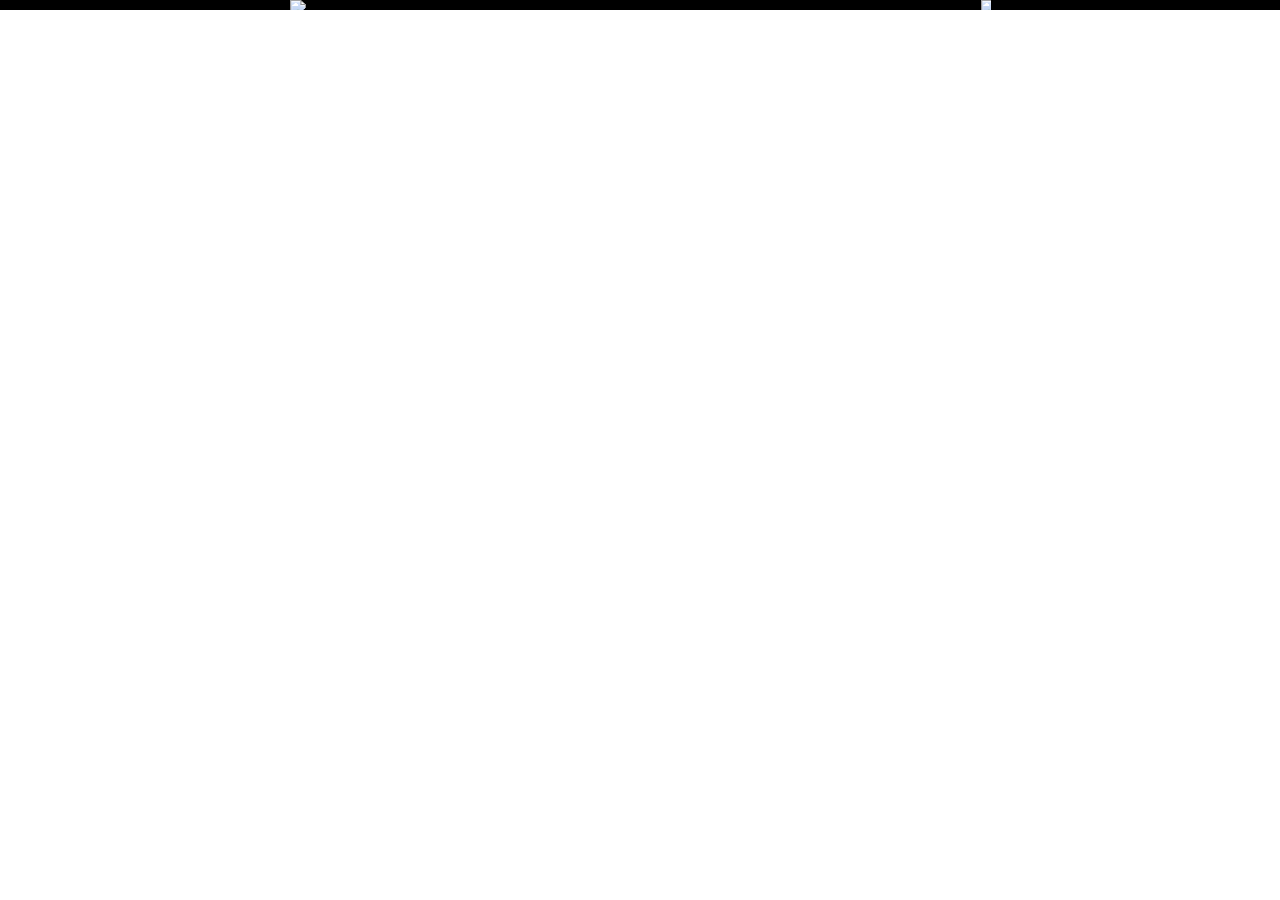
==== index.html @ 28d01742 "primer comit" ====
<!DOCTYPE html>
<html lang="en">
<head>
    <meta charset="UTF-8">
    <meta http-equiv="X-UA-Compatible" content="IE=edge">
    <meta name="viewport" content="width=device-width, initial-scale=1.0">
    <title>Document</title>
    <link rel="stylesheet" href="/css/main.css">
</head>
<body>
    <header class="container-header">
        
         <img class="logo" src="https://storage.googleapis.com/pr-newsroom-wp/1/2018/11/Spotify_Logo_RGB_White.png" alt="logo de spotify">
    
         <img class="menu" src="https://c8.alamy.com/compes/2b96g03/spotify-2b96g03.jpg
         " alt="icono del menu">
        
    </header>
</body>
</html>
---- css/main.css ----
*{
    margin: 0;
    box-sizing: border-box;
}

.container-header {
   background-color: black;
   display: flex;
   justify-content: space-around;
   padding-left: 0;
}

.logo {
    width: 10x;
    height: 10px;
}

.menu{ 
    width: 10px;
    height: 10px;
}
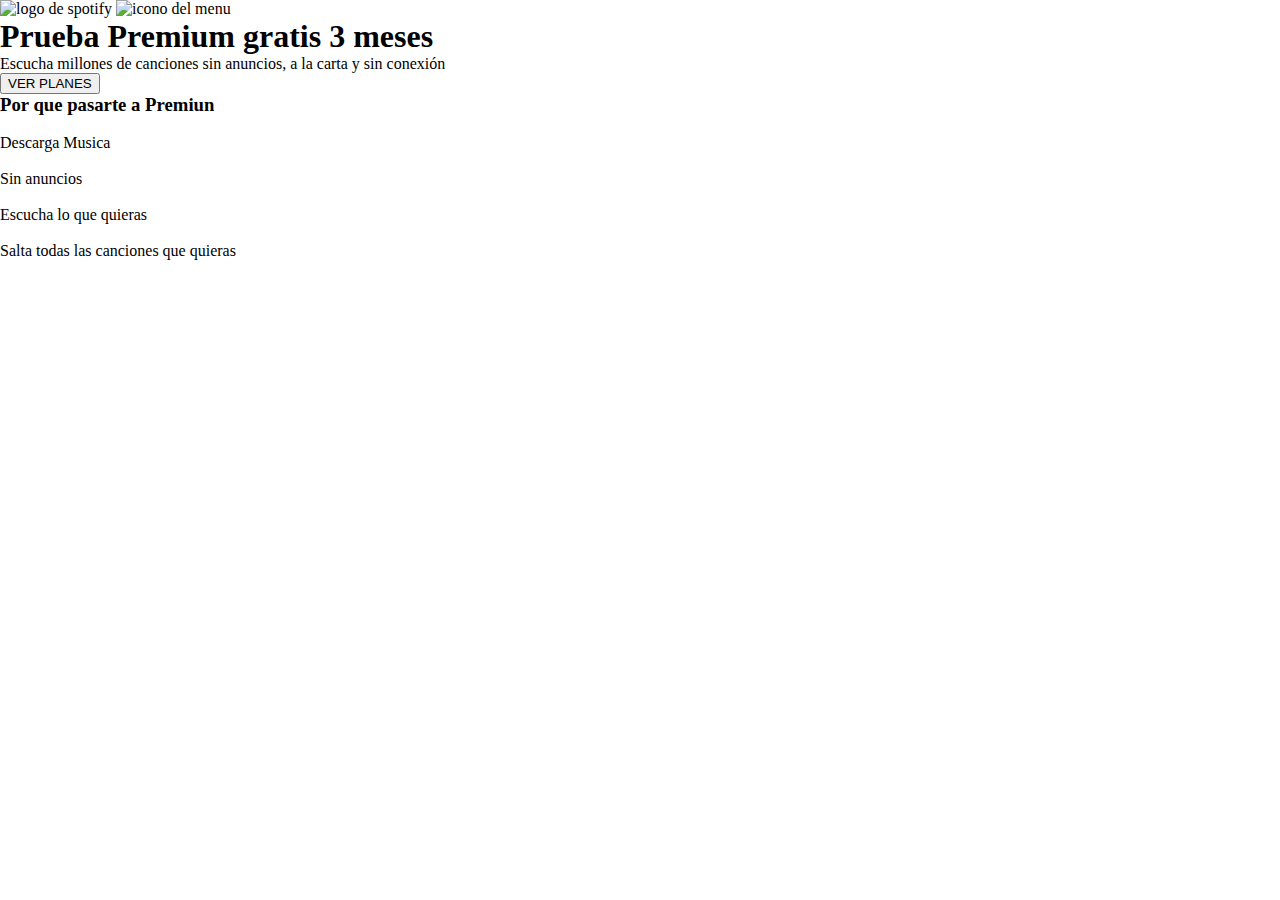
==== commit e62ae9e0: "Update index.html" ====
--- a/index.html
+++ b/index.html
@@ -8,14 +8,50 @@
     <link rel="stylesheet" href="/css/main.css">
 </head>
 <body>
-    <header class="container-header">
+    <header class="header-menu">
         
-         <img class="logo" src="https://storage.googleapis.com/pr-newsroom-wp/1/2018/11/Spotify_Logo_RGB_White.png" alt="logo de spotify">
+         <img class="logo-menu" src="css/images/logo.png" alt="logo de spotify">
     
-         <img class="menu" src="https://c8.alamy.com/compes/2b96g03/spotify-2b96g03.jpg
-         " alt="icono del menu">
+         <img class="icon-menu" src="/css/images/menu-icon.png" alt="icono del menu">
         
     </header>
+
+    <main class="main-section">
+
+        <section class="first-section">
+
+            <h1>Prueba Premium gratis 3 meses</h1>
+            <p>Escucha millones de canciones sin anuncios, a la carta y sin conexión</p>
+            <button>VER PLANES</button>
+            <p></p>
+
+        </section>
+
+        <section class="second-section">
+                <h3>Por que pasarte a Premiun</h3>
+
+                <div class="div-second">
+                    <img class="resize-one"  src="/css/images/benefit-1.png" alt="">
+                    <p>Descarga Musica</p>
+                </div>
+                <div class="div-second">
+                    <img class="resize-one" src="/css/images/benefit-2.png" alt="">
+                    <p>Sin anuncios</p>
+                </div>
+                <div class="div-second">
+                    <img class="resize-one" src="/css/images/benefit-3.png" alt="">
+                    <p>Escucha lo que quieras</p>
+                </div>
+                <div class="div-second">
+                    <img class="resize-one" src="/css/images/benefit-4.png" alt="">
+                    <p>Salta todas las canciones que quieras</p>
+                </div>
+        </section>
+    </main>
+    
+    <footer class="my-footer">
+
+    </footer>
 </body>
 </html>
 
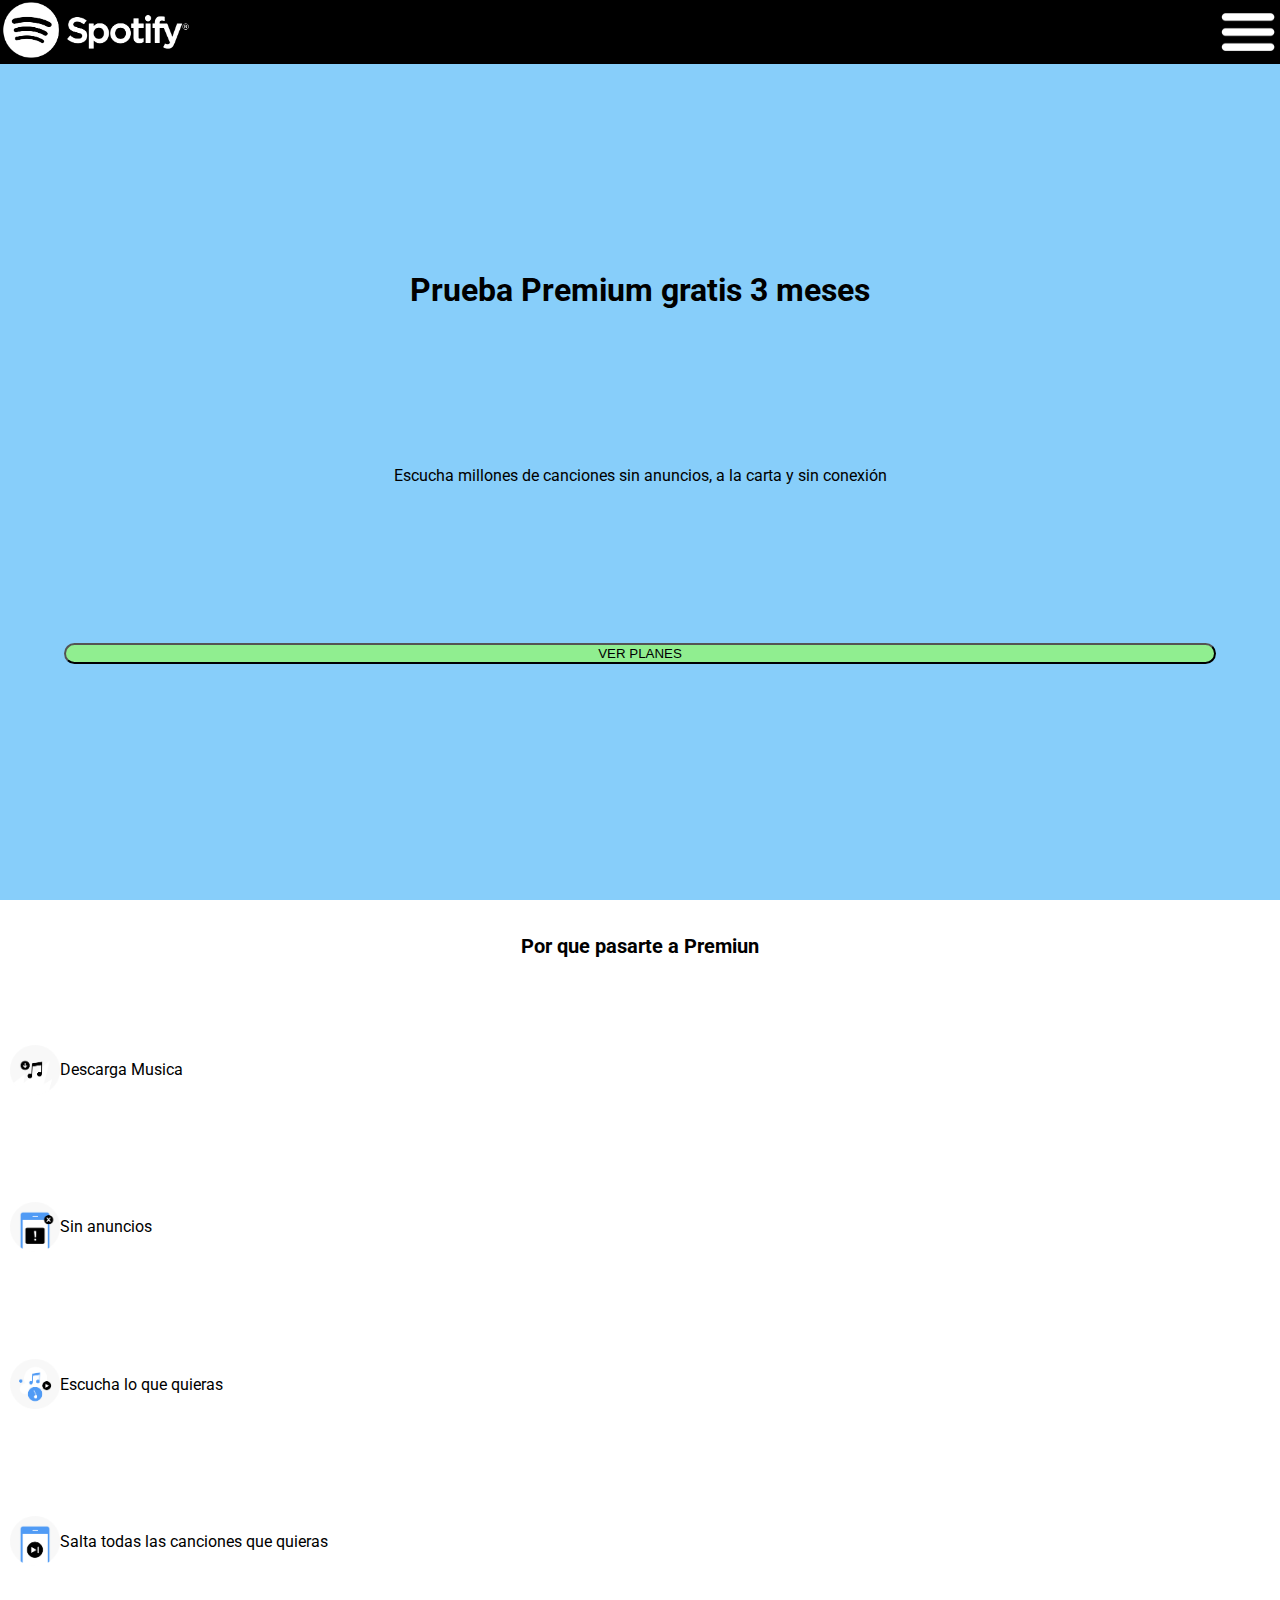
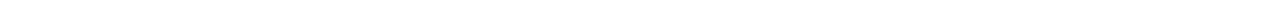
==== commit a917bf47: "primer commit" ====
--- a/index.html
+++ b/index.html
@@ -1,57 +1,58 @@
-<!DOCTYPE html>
-<html lang="en">
-<head>
-    <meta charset="UTF-8">
-    <meta http-equiv="X-UA-Compatible" content="IE=edge">
-    <meta name="viewport" content="width=device-width, initial-scale=1.0">
-    <title>Document</title>
-    <link rel="stylesheet" href="/css/main.css">
-</head>
-<body>
-    <header class="header-menu">
-        
-         <img class="logo-menu" src="css/images/logo.png" alt="logo de spotify">
-    
-         <img class="icon-menu" src="/css/images/menu-icon.png" alt="icono del menu">
-        
-    </header>
-
-    <main class="main-section">
-
-        <section class="first-section">
-
-            <h1>Prueba Premium gratis 3 meses</h1>
-            <p>Escucha millones de canciones sin anuncios, a la carta y sin conexión</p>
-            <button>VER PLANES</button>
-            <p></p>
-
-        </section>
-
-        <section class="second-section">
-                <h3>Por que pasarte a Premiun</h3>
-
-                <div class="div-second">
-                    <img class="resize-one"  src="/css/images/benefit-1.png" alt="">
-                    <p>Descarga Musica</p>
-                </div>
-                <div class="div-second">
-                    <img class="resize-one" src="/css/images/benefit-2.png" alt="">
-                    <p>Sin anuncios</p>
-                </div>
-                <div class="div-second">
-                    <img class="resize-one" src="/css/images/benefit-3.png" alt="">
-                    <p>Escucha lo que quieras</p>
-                </div>
-                <div class="div-second">
-                    <img class="resize-one" src="/css/images/benefit-4.png" alt="">
-                    <p>Salta todas las canciones que quieras</p>
-                </div>
-        </section>
-    </main>
-    
-    <footer class="my-footer">
-
-    </footer>
-</body>
-</html>
-
+<!DOCTYPE html>
+<html lang="en">
+<head>
+    <meta charset="UTF-8">
+    <meta http-equiv="X-UA-Compatible" content="IE=edge">
+    <meta name="viewport" content="width=device-width, initial-scale=1.0">
+    <title>Document</title>
+    <link rel="stylesheet" href="/css/main.css">
+    <link rel="stylesheet" href="https://fonts.googleapis.com/css?family=Roboto">
+</head>
+<body>
+    <header class="header-menu">
+        
+         <img class="logo-menu" src="css/images/logo.png" alt="logo de spotify">
+    
+         <img class="icon-menu" src="/css/images/menu-icon.png" alt="icono del menu">
+        
+    </header>
+
+    <main class="main-section">
+
+        <section class="first-section">
+
+            <h1>Prueba Premium gratis 3 meses</h1>
+            <p>Escucha millones de canciones sin anuncios, a la carta y sin conexión</p>
+            <button>VER PLANES</button>
+            <p></p>
+
+        </section>
+
+        <section class="second-section">
+                <h3>Por que pasarte a Premiun</h3>
+
+                <div class="div-second">
+                    <img class="resize-one"  src="/css/images/benefit-1.png" alt="">
+                    <p>Descarga Musica</p>
+                </div>
+                <div class="div-second">
+                    <img class="resize-one" src="/css/images/benefit-2.png" alt="">
+                    <p>Sin anuncios</p>
+                </div>
+                <div class="div-second">
+                    <img class="resize-one" src="/css/images/benefit-3.png" alt="">
+                    <p>Escucha lo que quieras</p>
+                </div>
+                <div class="div-second">
+                    <img class="resize-one" src="/css/images/benefit-4.png" alt="">
+                    <p>Salta todas las canciones que quieras</p>
+                </div>
+        </section>
+    </main>
+    
+    <footer class="my-footer">
+
+    </footer>
+</body>
+</html>
+
--- a/css/main.css
+++ b/css/main.css
@@ -1,22 +1,91 @@
-
-*{
-    margin: 0;
-    box-sizing: border-box;
-}
-
-.container-header {
-   background-color: black;
-   display: flex;
-   justify-content: space-around;
-   padding-left: 0;
-}
-
-.logo {
-    width: 10x;
-    height: 10px;
-}
-
-.menu{ 
-    width: 10px;
-    height: 10px;
-}+:root {
+    font-family:"Roboto";
+}
+
+* {
+    margin: 0;
+    box-sizing: border-box;
+}
+
+.header-menu{
+    width: 100%;
+    display: flex;
+    justify-content: space-between;
+    background-color: black;
+    position: fixed;
+  
+}
+
+
+.logo-menu{
+    width: 15%;
+    height: 20%;
+    padding: 2px;
+
+}
+
+.icon-menu{
+    width: 5%;
+    height: 5%;
+    padding: 2px;
+}
+
+.first-section{
+height: 100vh;
+background-color: lightskyblue;
+display: flex;
+flex-direction: column;
+justify-content: space-around;
+align-items: center;
+
+}
+
+h1 {
+    padding-top: 15%;
+    text-align: left;
+    font-size: 32px;
+}
+
+p {
+    text-align: left;
+    
+}
+
+button {
+border-radius: 20px;
+width: 90%;
+
+background-color: lightgreen;
+
+}
+
+.second-section{
+    background-color: white;
+    height: 80vh;
+    display: flex;
+    flex-direction: column;
+    justify-content: space-around;
+    align-items: center;
+}
+
+h3{
+    font-size: 20px;
+    padding: 0 20%;
+}
+
+.resize-one {
+    width: 50px;
+    height: 50px;
+}
+
+.div-second{
+    display: flex;
+    justify-content: flex-start;
+    width: 100%;
+    padding: 10px;
+    margin: 10px;
+    align-items: center;
+
+}
+
+
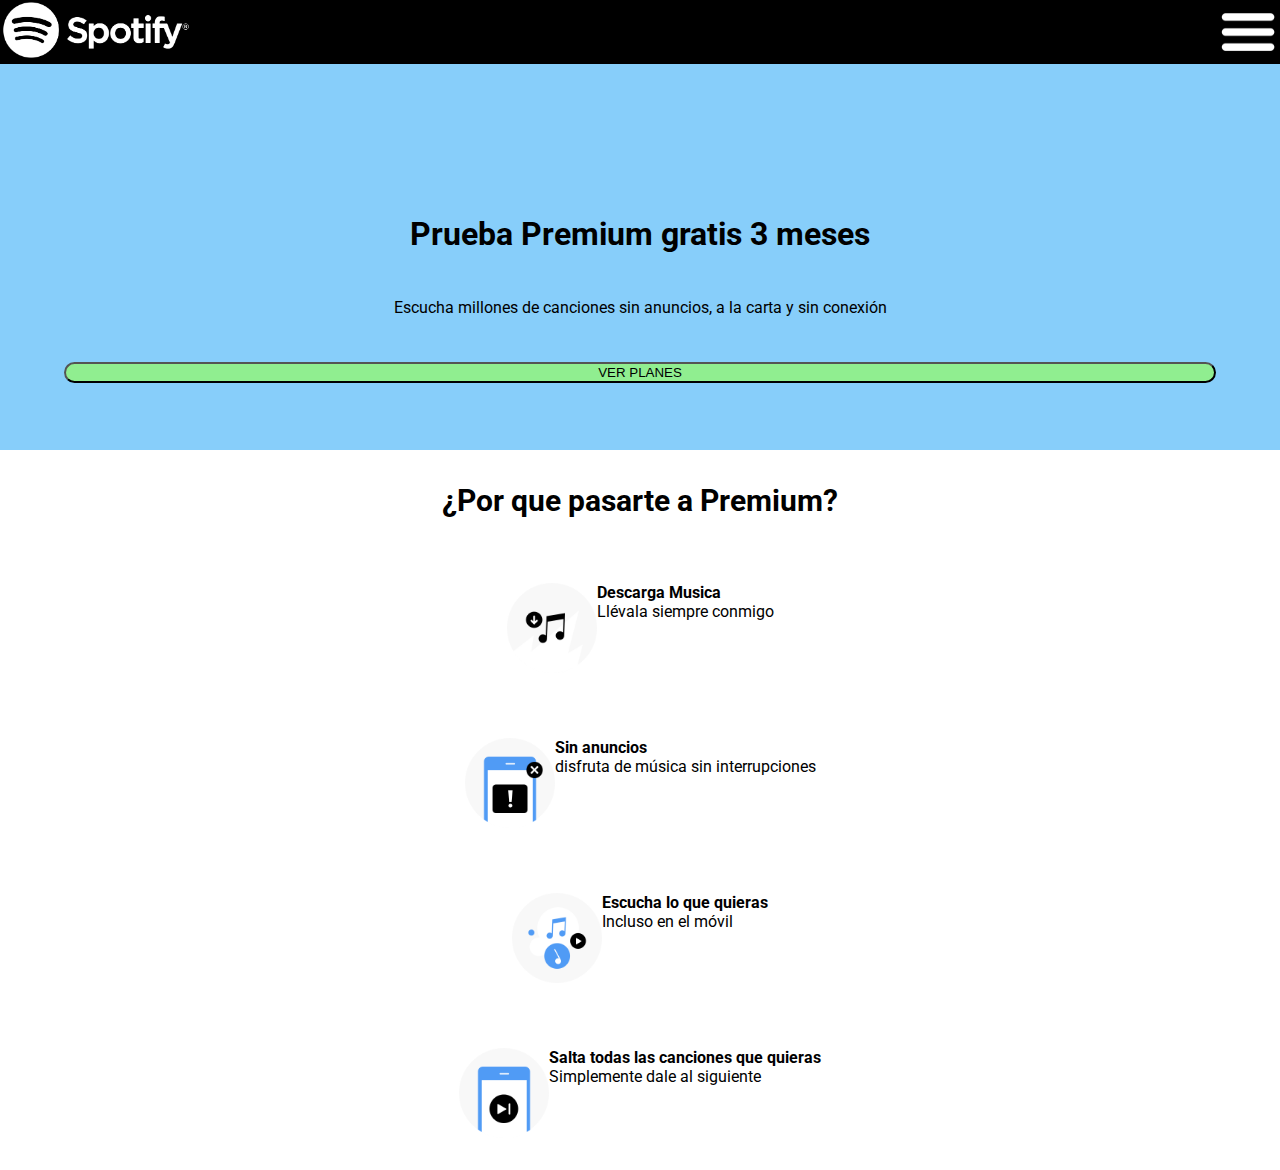
==== commit d640df6e: "flex" ====
--- a/index.html
+++ b/index.html
@@ -19,7 +19,7 @@
 
     <main class="main-section">
 
-        <section class="first-section">
+        <section class="first-bluesection">
 
             <h1>Prueba Premium gratis 3 meses</h1>
             <p>Escucha millones de canciones sin anuncios, a la carta y sin conexión</p>
@@ -29,23 +29,35 @@
         </section>
 
         <section class="second-section">
-                <h3>Por que pasarte a Premiun</h3>
+                <h2>¿Por que pasarte a Premium?</h2>
 
                 <div class="div-second">
-                    <img class="resize-one"  src="/css/images/benefit-1.png" alt="">
-                    <p>Descarga Musica</p>
+                    <img class="imagenes-beneficio"  src="/css/images/benefit-1.png" alt="">
+                  <div> 
+                    <p class="strong">Descarga Musica</p>
+                    <p>Llévala siempre conmigo</p>
+                  </div>
                 </div>
                 <div class="div-second">
-                    <img class="resize-one" src="/css/images/benefit-2.png" alt="">
-                    <p>Sin anuncios</p>
+                    <img class="imagenes-beneficio" src="/css/images/benefit-2.png" alt="">
+                 <div> 
+                    <p class="strong">Sin anuncios</p>
+                    <p>disfruta de música sin interrupciones</p>
+                 </div>
                 </div>
                 <div class="div-second">
-                    <img class="resize-one" src="/css/images/benefit-3.png" alt="">
-                    <p>Escucha lo que quieras</p>
+                    <img class="imagenes-beneficio" src="/css/images/benefit-3.png" alt="">
+                  <div>   
+                    <p class="strong">Escucha lo que quieras</p>
+                    <p>Incluso en el móvil</p>
+                  </div>
                 </div>
                 <div class="div-second">
-                    <img class="resize-one" src="/css/images/benefit-4.png" alt="">
-                    <p>Salta todas las canciones que quieras</p>
+                    <img class="imagenes-beneficio" src="/css/images/benefit-4.png" alt="">
+                  <div>   
+                    <p class="strong">Salta todas las canciones que quieras</p>
+                    <p>Simplemente dale al siguiente</p>
+                 </div> 
                 </div>
         </section>
     </main>
--- a/css/main.css
+++ b/css/main.css
@@ -30,8 +30,8 @@
     padding: 2px;
 }
 
-.first-section{
-height: 100vh;
+.first-bluesection{
+height: 50vh;
 background-color: lightskyblue;
 display: flex;
 flex-direction: column;
@@ -68,24 +68,28 @@
     align-items: center;
 }
 
-h3{
-    font-size: 20px;
-    padding: 0 20%;
+h2{
+text-align: center;
+font-size: 30px;
+padding: 0 10px;
+    
 }
 
-.resize-one {
-    width: 50px;
-    height: 50px;
+.imagenes-beneficio {
+    width: 90px;
+    height: 90px;
+    
 }
 
 .div-second{
     display: flex;
     justify-content: flex-start;
-    width: 100%;
-    padding: 10px;
-    margin: 10px;
-    align-items: center;
+   
 
 }
 
+.strong {
+    font-weight: bold;
+}
 
+
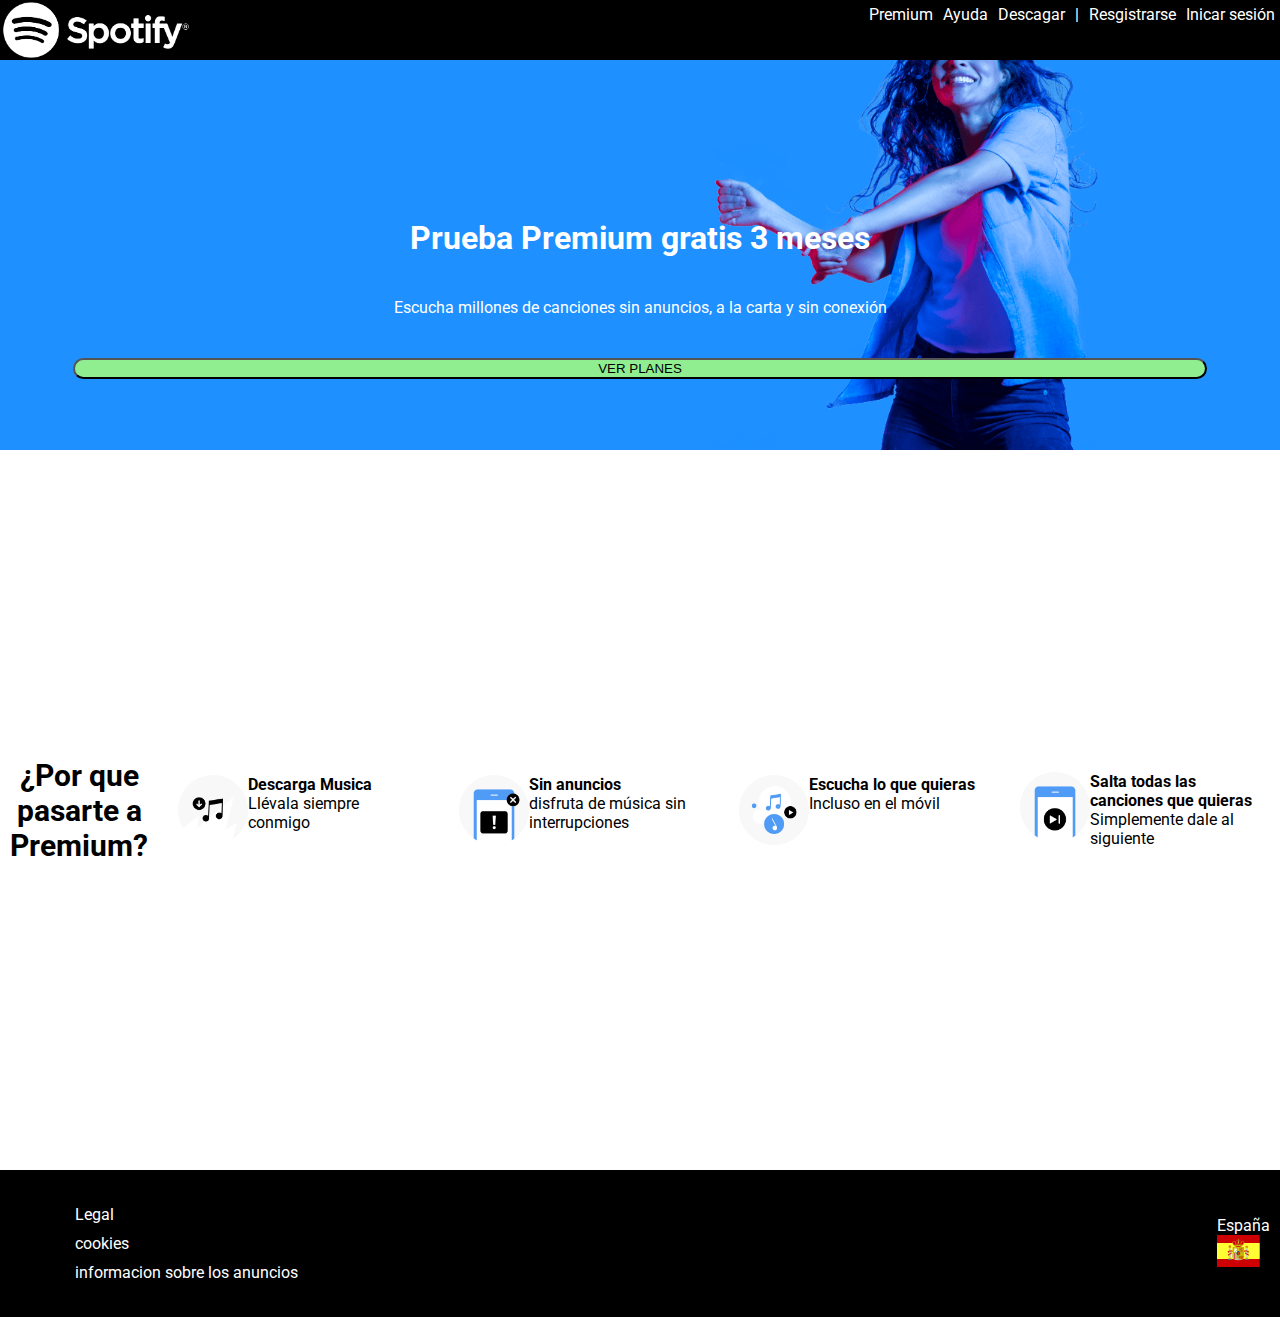
==== commit bc5c3844: "tablet" ====
--- a/index.html
+++ b/index.html
@@ -12,6 +12,15 @@
     <header class="header-menu">
         
          <img class="logo-menu" src="css/images/logo.png" alt="logo de spotify">
+           <ul class="menu-completo">
+            <li>Premium</li>
+            <li>Ayuda</li>
+            <li>Descagar</li>
+            <li>|</li>
+            <li>Resgistrarse</li>
+            <li>Inicar sesión</li>
+
+           </ul>
     
          <img class="icon-menu" src="/css/images/menu-icon.png" alt="icono del menu">
         
@@ -63,6 +72,15 @@
     </main>
     
     <footer class="my-footer">
+      <ul class="legal">
+        <li>Legal</li>
+        <li>cookies</li>
+        <li>informacion sobre los anuncios</li>
+      </ul>
+      <section class="bandera">
+        <div>España</div> <img class="bandera" src="/css/images/es.svg" alt="bandera">
+      </section>
+
 
     </footer>
 </body>
--- a/css/main.css
+++ b/css/main.css
@@ -13,7 +13,12 @@
     justify-content: space-between;
     background-color: black;
     position: fixed;
+
   
+}
+
+.menu-completo {
+    display: none;
 }
 
 
@@ -30,13 +35,16 @@
     padding: 2px;
 }
 
+
 .first-bluesection{
 height: 50vh;
-background-color: lightskyblue;
+background-color: dodgerblue;
 display: flex;
 flex-direction: column;
 justify-content: space-around;
 align-items: center;
+color: white;
+padding: 10px;
 
 }
 
@@ -66,6 +74,7 @@
     flex-direction: column;
     justify-content: space-around;
     align-items: center;
+    
 }
 
 h2{
@@ -76,15 +85,17 @@
 }
 
 .imagenes-beneficio {
-    width: 90px;
-    height: 90px;
+    width: 70px;
+    height: 70px;
     
 }
 
 .div-second{
+    width: 90%;
+    padding: 20px;
+    margin: 0px;
     display: flex;
-    justify-content: flex-start;
-   
+    
 
 }
 
@@ -92,4 +103,53 @@
     font-weight: bold;
 }
 
+.my-footer {
+    background: black;
+    margin: 0px;
+    display: flex;
+    flex-direction: row;
+    justify-content: space-between;
+    align-items: center;
+    color: white;
+    padding: 10px;
+        
+}
+.legal {
+  justify-content: flex-start;
+  margin : 20px;
+  list-style: none;
+  
+}
 
+@media (min-width: 800px) {
+    .menu-completo {
+        display: flex;
+        color: white;
+        justify-content: space-evenly;
+    
+    }
+.icon-menu {
+    display: none;
+
+}
+li {
+    padding: 5px;
+    list-style: none;
+    
+}
+.first-bluesection {
+    background-image: url(./images/premium_dancer.png);
+    background-repeat: no-repeat;
+    background-size: contain;
+    background-position: 80%;
+}
+.second-section {
+    flex-direction: row;
+
+}
+}
+
+
+
+
+
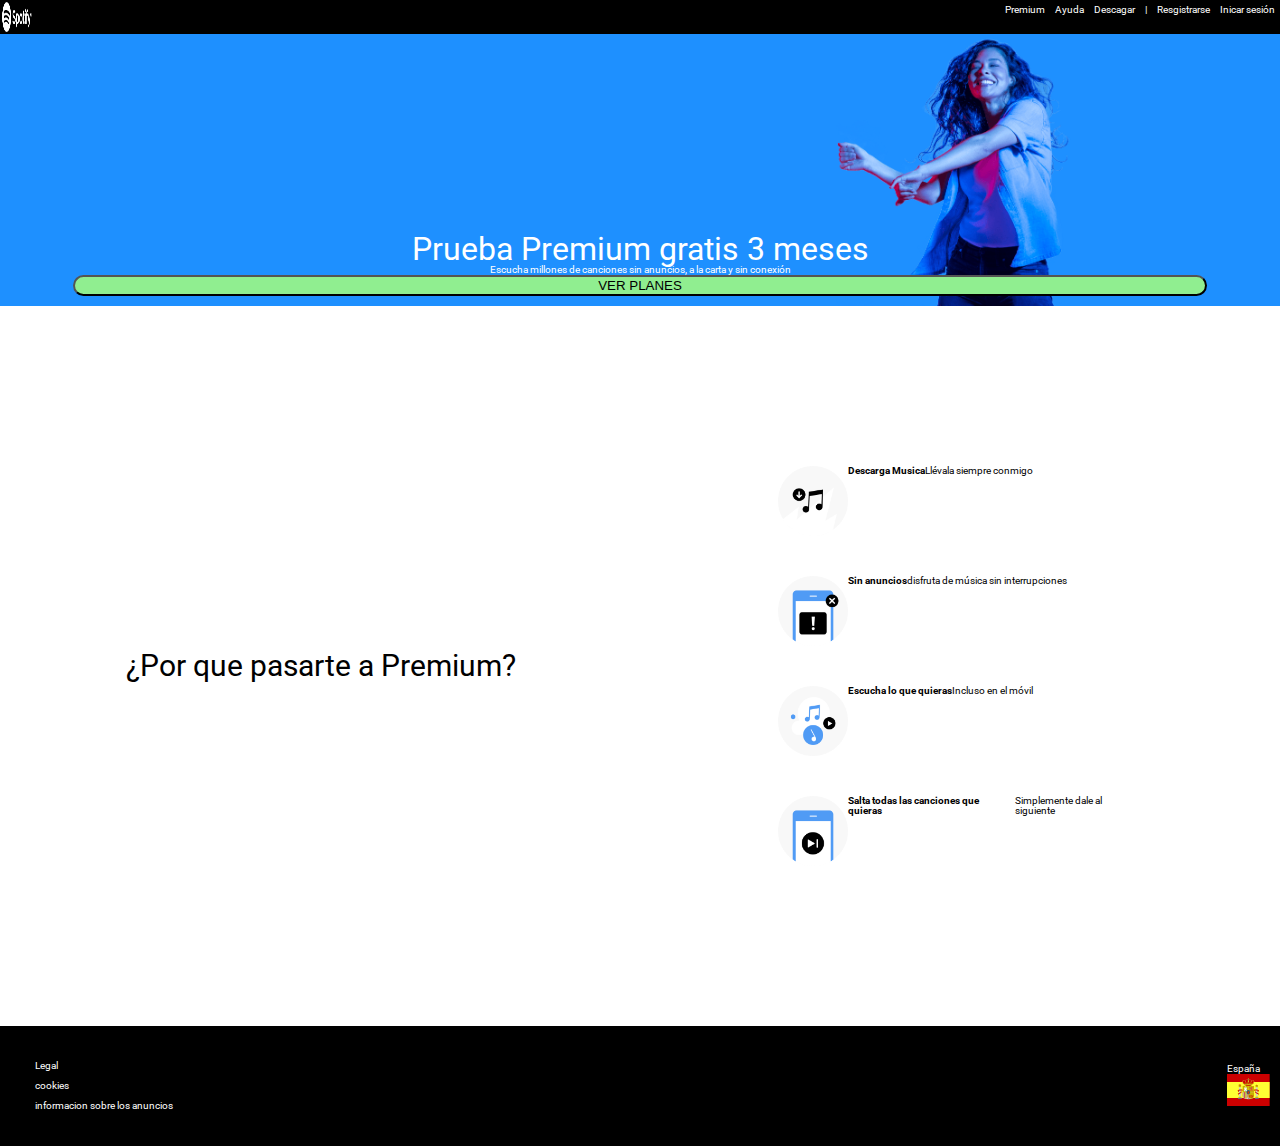
==== commit d1fc659d: "conflict" ====
--- a/index.html
+++ b/index.html
@@ -5,6 +5,7 @@
     <meta http-equiv="X-UA-Compatible" content="IE=edge">
     <meta name="viewport" content="width=device-width, initial-scale=1.0">
     <title>Document</title>
+    <link rel="stylesheet" href="./css/reset.css">
     <link rel="stylesheet" href="/css/main.css">
     <link rel="stylesheet" href="https://fonts.googleapis.com/css?family=Roboto">
 </head>
@@ -38,35 +39,29 @@
         </section>
 
         <section class="second-section">
-                <h2>¿Por que pasarte a Premium?</h2>
-
+                <h2 class="titulo-beneficios">¿Por que pasarte a Premium?</h2>
+                <div class="images-beneficios">
                 <div class="div-second">
                     <img class="imagenes-beneficio"  src="/css/images/benefit-1.png" alt="">
-                  <div> 
                     <p class="strong">Descarga Musica</p>
                     <p>Llévala siempre conmigo</p>
-                  </div>
                 </div>
                 <div class="div-second">
                     <img class="imagenes-beneficio" src="/css/images/benefit-2.png" alt="">
-                 <div> 
                     <p class="strong">Sin anuncios</p>
                     <p>disfruta de música sin interrupciones</p>
-                 </div>
                 </div>
                 <div class="div-second">
                     <img class="imagenes-beneficio" src="/css/images/benefit-3.png" alt="">
-                  <div>   
                     <p class="strong">Escucha lo que quieras</p>
                     <p>Incluso en el móvil</p>
-                  </div>
                 </div>
                 <div class="div-second">
                     <img class="imagenes-beneficio" src="/css/images/benefit-4.png" alt="">
-                  <div>   
+                    
                     <p class="strong">Salta todas las canciones que quieras</p>
                     <p>Simplemente dale al siguiente</p>
-                 </div> 
+                  
                 </div>
         </section>
     </main>
--- a/css/main.css
+++ b/css/main.css
@@ -1,20 +1,17 @@
 :root {
     font-family:"Roboto";
+
+    font-size: 62.5%;
 }
 
-* {
-    margin: 0;
-    box-sizing: border-box;
-}
 
 .header-menu{
-    width: 100%;
+  
     display: flex;
     justify-content: space-between;
     background-color: black;
-    position: fixed;
-
-  
+    position: sticky;
+   
 }
 
 .menu-completo {
@@ -23,21 +20,21 @@
 
 
 .logo-menu{
-    width: 15%;
-    height: 20%;
+    width: 30px;
+    height: 30px;
     padding: 2px;
 
 }
 
 .icon-menu{
-    width: 5%;
-    height: 5%;
+    width: 10%;
+    height: 50%;
     padding: 2px;
 }
 
 
 .first-bluesection{
-height: 50vh;
+height: 50%;
 background-color: dodgerblue;
 display: flex;
 flex-direction: column;
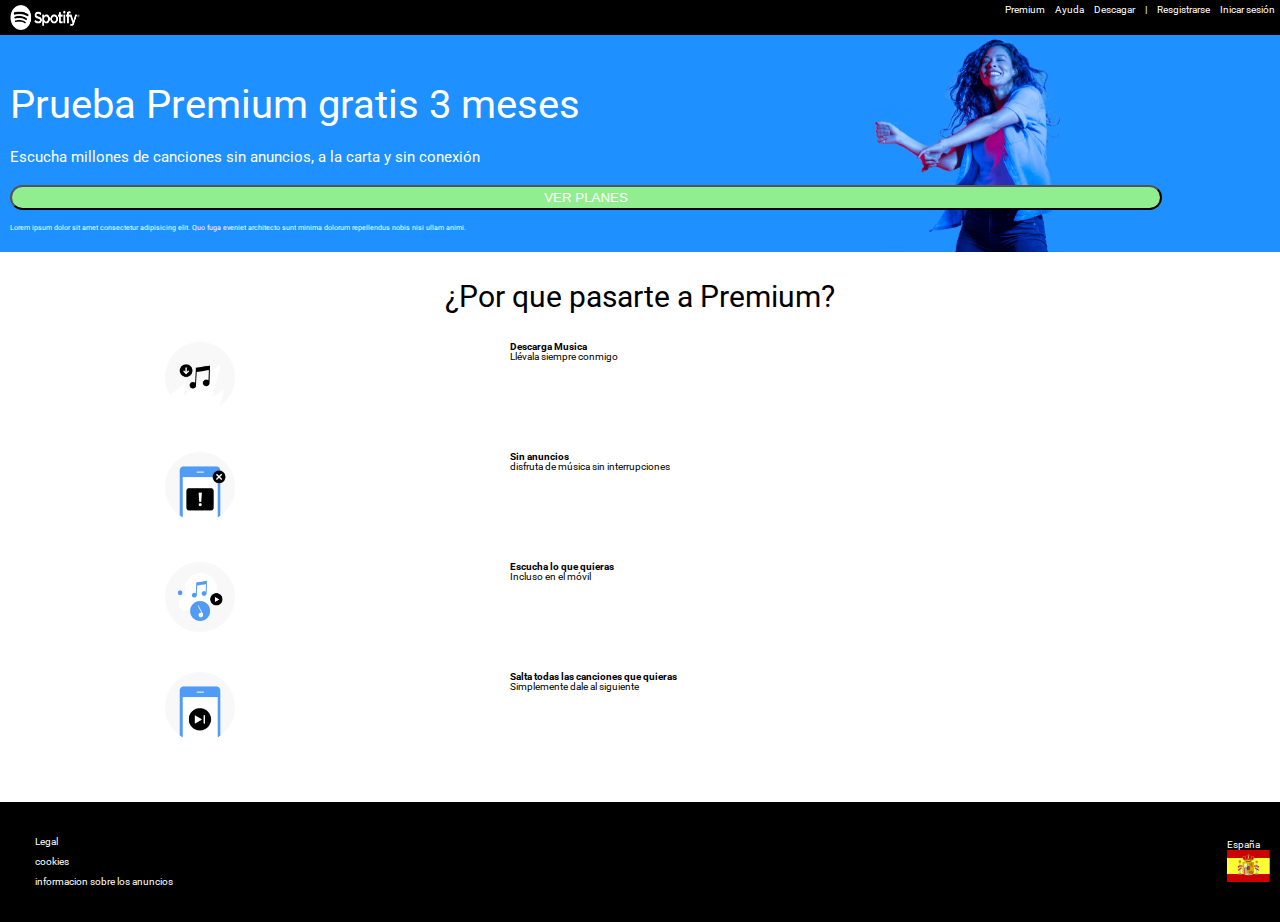
==== commit a66b53bb: "cambiosfran" ====
--- a/index.html
+++ b/index.html
@@ -32,15 +32,14 @@
         <section class="first-bluesection">
 
             <h1>Prueba Premium gratis 3 meses</h1>
-            <p>Escucha millones de canciones sin anuncios, a la carta y sin conexión</p>
+            <p class="p-titulo">Escucha millones de canciones sin anuncios, a la carta y sin conexión</p>
             <button>VER PLANES</button>
-            <p></p>
+            <p class="p-secundaria"> Lorem ipsum dolor sit amet consectetur adipisicing elit. Quo fuga eveniet architecto sunt minima dolorum repellendus nobis nisi ullam animi. </p>
 
         </section>
 
         <section class="second-section">
                 <h2 class="titulo-beneficios">¿Por que pasarte a Premium?</h2>
-                <div class="images-beneficios">
                 <div class="div-second">
                     <img class="imagenes-beneficio"  src="/css/images/benefit-1.png" alt="">
                     <p class="strong">Descarga Musica</p>
@@ -58,7 +57,6 @@
                 </div>
                 <div class="div-second">
                     <img class="imagenes-beneficio" src="/css/images/benefit-4.png" alt="">
-                    
                     <p class="strong">Salta todas las canciones que quieras</p>
                     <p>Simplemente dale al siguiente</p>
                   
--- a/css/main.css
+++ b/css/main.css
@@ -1,12 +1,10 @@
 :root {
     font-family:"Roboto";
-
     font-size: 62.5%;
 }
 
 
 .header-menu{
-  
     display: flex;
     justify-content: space-between;
     background-color: black;
@@ -20,64 +18,77 @@
 
 
 .logo-menu{
-    width: 30px;
-    height: 30px;
-    padding: 2px;
+    width: 70px;
+    height: 25px;
+    padding: 5px 10px;
 
 }
 
 .icon-menu{
-    width: 10%;
-    height: 50%;
-    padding: 2px;
+    width: 30px;
+    height: 30px;
+    padding: 5px 20px;
 }
 
 
 .first-bluesection{
-height: 50%;
+
 background-color: dodgerblue;
-display: flex;
-flex-direction: column;
-justify-content: space-around;
-align-items: center;
 color: white;
-padding: 10px;
+margin-bottom: 2rem;
 
 }
 
 h1 {
-    padding-top: 15%;
+    padding-top: 5rem;
+    padding-left: 1rem;
+    padding-bottom: 2rem;
     text-align: left;
-    font-size: 32px;
+    font-size: 4rem;
 }
 
-p {
+.p-titulo {
     text-align: left;
+    font-size: 1.5rem;
+    padding-left: 1rem;
+    padding-right: 2rem;
+    padding-bottom: 1rem;
+    line-height: 25px;
+
     
 }
 
 button {
 border-radius: 20px;
 width: 90%;
+height: 2.5rem;
+margin: 5px 10px;
+background-color: lightgreen;
+color:white;
+}
 
-background-color: lightgreen;
-
+.p-secundaria {
+          text-align: left;
+            font-size: 0.7rem;
+            padding-left: 1rem;
+            padding-right: 3rem;
+            padding-top: 10px;
+            padding-bottom: 2rem;
+          
 }
 
 .second-section{
+   
     background-color: white;
-    height: 80vh;
-    display: flex;
-    flex-direction: column;
-    justify-content: space-around;
     align-items: center;
+    padding-bottom: 4rem;
     
 }
 
 h2{
 text-align: center;
-font-size: 30px;
-padding: 0 10px;
+font-size: 3rem;
+padding: 10px 10px;
     
 }
 
@@ -88,14 +99,24 @@
 }
 
 .div-second{
-    width: 90%;
+  
     padding: 20px;
-    margin: 0px;
+    margin-left: 10px;
     display: flex;
-    
+    flex-direction: column;
+    flex-wrap: wrap;
+    align-items: center;
+    max-height: 70px;
 
 }
 
+.div-second p{
+text-align: left;
+width: 50%;
+padding-left: 5px;
+line-height: 10px;
+
+}
 .strong {
     font-weight: bold;
 }
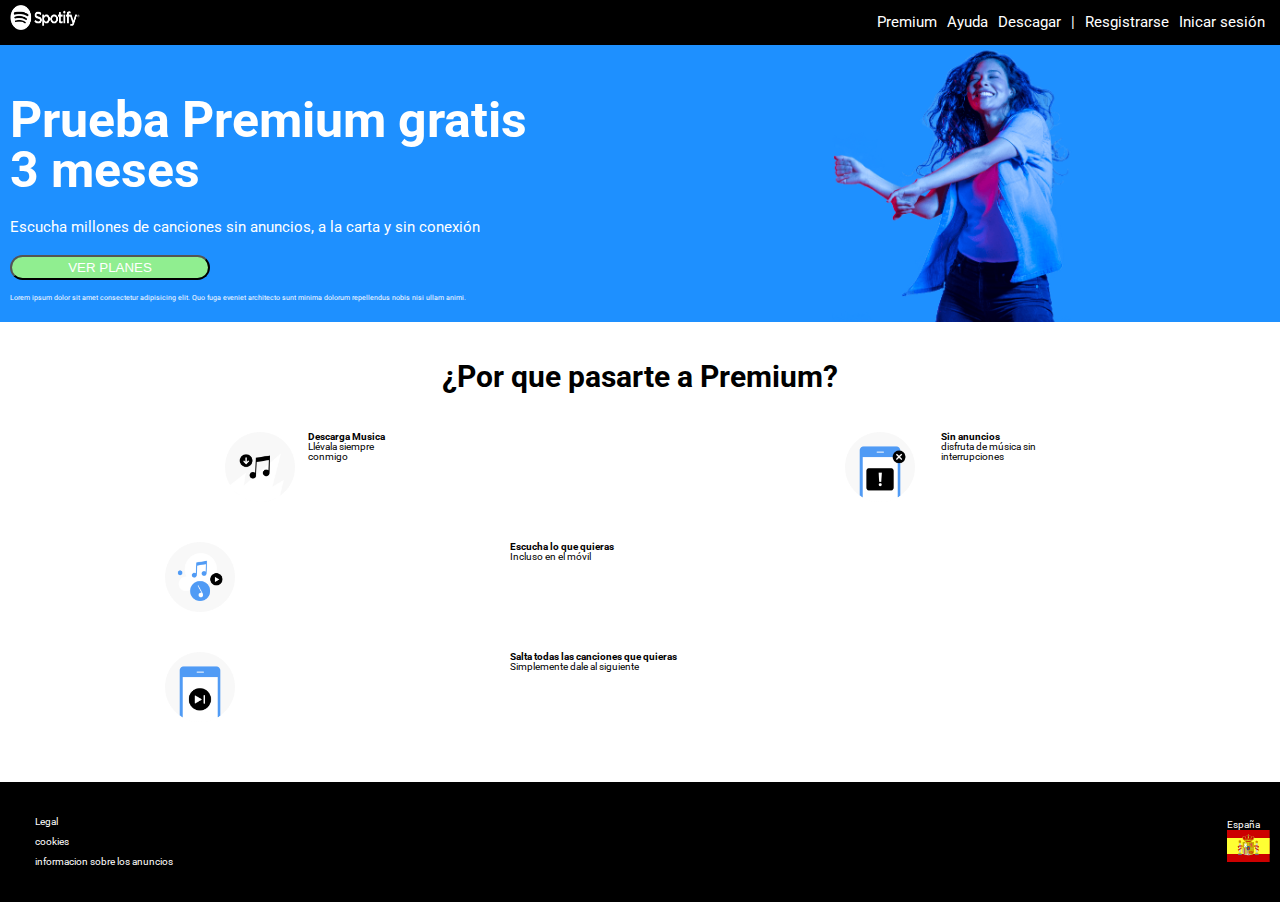
==== commit fba26aad: "tablet" ====
--- a/index.html
+++ b/index.html
@@ -31,15 +31,16 @@
 
         <section class="first-bluesection">
 
-            <h1>Prueba Premium gratis 3 meses</h1>
+            <h1 class="main-title">Prueba Premium gratis 3 meses</h1>
             <p class="p-titulo">Escucha millones de canciones sin anuncios, a la carta y sin conexión</p>
-            <button>VER PLANES</button>
+            <button class="button-main">VER PLANES</button>
             <p class="p-secundaria"> Lorem ipsum dolor sit amet consectetur adipisicing elit. Quo fuga eveniet architecto sunt minima dolorum repellendus nobis nisi ullam animi. </p>
 
         </section>
 
         <section class="second-section">
                 <h2 class="titulo-beneficios">¿Por que pasarte a Premium?</h2>
+            <section class="section-div-1">
                 <div class="div-second">
                     <img class="imagenes-beneficio"  src="/css/images/benefit-1.png" alt="">
                     <p class="strong">Descarga Musica</p>
@@ -49,7 +50,9 @@
                     <img class="imagenes-beneficio" src="/css/images/benefit-2.png" alt="">
                     <p class="strong">Sin anuncios</p>
                     <p>disfruta de música sin interrupciones</p>
-                </div>
+                  </div>
+                </section>
+              <section class="section-div-2">
                 <div class="div-second">
                     <img class="imagenes-beneficio" src="/css/images/benefit-3.png" alt="">
                     <p class="strong">Escucha lo que quieras</p>
@@ -59,8 +62,8 @@
                     <img class="imagenes-beneficio" src="/css/images/benefit-4.png" alt="">
                     <p class="strong">Salta todas las canciones que quieras</p>
                     <p>Simplemente dale al siguiente</p>
-                  
-                </div>
+                  </div>
+            </section>
         </section>
     </main>
     
--- a/css/main.css
+++ b/css/main.css
@@ -139,11 +139,13 @@
   
 }
 
-@media (min-width: 800px) {
+@media (min-width: 768px) {
     .menu-completo {
         display: flex;
         color: white;
         justify-content: space-evenly;
+        padding: 1rem;
+        font-size:1.5rem;
     
     }
 .icon-menu {
@@ -153,17 +155,30 @@
 li {
     padding: 5px;
     list-style: none;
-    
+  
 }
 .first-bluesection {
     background-image: url(./images/premium_dancer.png);
     background-repeat: no-repeat;
     background-size: contain;
     background-position: 80%;
+    
 }
-.second-section {
-    flex-direction: row;
-
+.main-title {
+    font-size:5rem;
+    font-weight: bold;
+    max-width: 550px;
+}
+.button-main {
+    max-width: 200px;
+}
+.titulo-beneficios {
+    font-weight: bold;
+    padding: 2rem; 
+}
+.section-div-1 {
+    display: flex;
+    justify-content: space-around;
 }
 }
 
